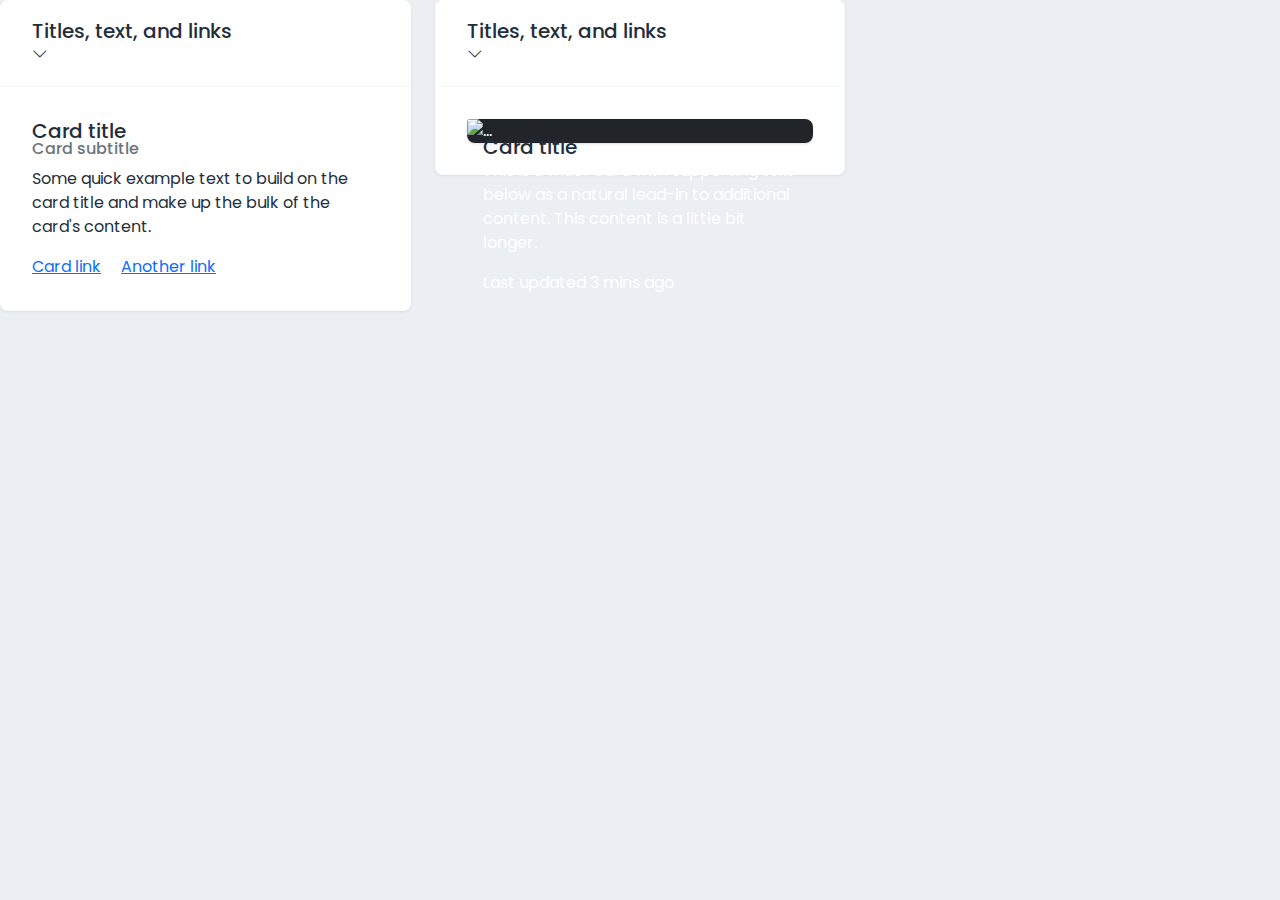
==== CR/NewProject UI-sidebar/cards.html @ b0648b05 "Add files via upload" ====
<!DOCTYPE html>
<head>

    <!-- bootstrap 5 css -->
    <link href="assets/plugins/bootstrap-5.0.2-dist/css/bootstrap.min.css" rel="stylesheet"/>

    <!-- bootstrap 5 icons -->
     
     <link rel="stylesheet" href="https://cdn.jsdelivr.net/npm/bootstrap-icons@1.10.4/font/bootstrap-icons.css">
    <link rel="stylesheet" href="assets/css/style.css" />

</head>
<body>

    <div>
        <div class="row">
            <div class="col-sm-4">
                <div class="card">
                    <div class="card-header">
                        <h3 class="card-title">Titles, text, and links </h3>
                        <span><i class="bi bi-chevron-down"  type="button" data-bs-toggle="collapse" data-bs-target="#collapseExample" aria-expanded="false" aria-controls="collapseExample"></i></span>
                    </div>
                        <div class="card-body">
                          <h5 class="card-title">Card title</h5>
                          <h6 class="card-subtitle mb-2 text-muted">Card subtitle</h6>
                          <p class="card-text">Some quick example text to build on the card title and make up the bulk of the card's content.</p>
                          <a href="#" class="card-link">Card link</a>
                          <a href="#" class="card-link">Another link</a>
                        </div>

                </div>

            </div>

            <div class="col-sm-4">
                <div class="card">
                    <div class="card-header">
                        <h3 class="card-title">Titles, text, and links </h3>
                        <span><i class="bi bi-chevron-down"  type="button" data-bs-toggle="collapse" data-bs-target="#collapseExample" aria-expanded="false" aria-controls="collapseExample"></i></span>
                    </div>
                    <div class="card-body">
                    <div class="card bg-dark text-white">
                        <img src="assets/images/1680700845mother-mary-face.svg" class="card-img" alt="...">
                        <div class="card-img-overlay">
                          <h5 class="card-title">Card title</h5>
                          <p class="card-text">This is a wider card with supporting text below as a natural lead-in to additional content. This content is a little bit longer.</p>
                          <p class="card-text">Last updated 3 mins ago</p>
                        </div>
                      </div>
                      </div>

            </div>

        </div>
    </div>






    <scripts>

        <script src="https://cdn.jsdelivr.net/npm/@popperjs/core@2.11.7/dist/umd/popper.min.js" integrity="sha384-zYPOMqeu1DAVkHiLqWBUTcbYfZ8osu1Nd6Z89ify25QV9guujx43ITvfi12/QExE" crossorigin="anonymous"></script>
        <!-- bootstrap 5 js -->
        <script src="assets/plugins/bootstrap-5.0.2-dist/js/bootstrap.min.js"></script>
    </scripts>


</body>
</html>
---- CR/NewProject UI-sidebar/assets/css/style.css ----
@import url(_variables.css);

/* fonts */
@import url('https://fonts.googleapis.com/css2?family=Poppins:wght@200;300;400;500;600;700;800&display=swap');

body{
    background-color: var(--light-color);
    font-family: 'Poppins', sans-serif;
    color: var(--dark-color);
}
/* Top Header */
.top-header{
    padding: 20px;
    background-color:var(--dark-color);    
}
.logo-image{
    height: 45px;
}
.top-header .nav-link{
    padding: 0;
    margin:0 8px;
}
.top-header .nav-link i{
    color: var(--light-color);
    font-size: 1em;
    background: rgba(255,255,255,0.1);
    border-radius: 50%;
    padding: 0;
    width: 45px;
    height: 45px;
    text-align: center;
    line-height: 45px;
    display: block;
}
.top-header .nav-link i:hover{
    background-color: var(--light-color);
    color: var(--primary-color);
}
.top-header .nav-link img{
width: 45px;
height: 45px;
border-radius: 50%;
}
.top-header .input-icon{
    display: flex;
    position: relative;

}
.top-header .input-icon-addon {
    position: absolute;
    left: 20px;
    top: 11px;
    font-size: 16px;
}

.top-header .form-control{
    border-radius: 50px;
    height: 45px;
    line-height: 45px;
    border: 1px solid #fff;
    padding-left: 50px;
}

/* Nav bar */

.navbar .nav-item .nav-link{
    padding: 15px 25px;
    font-size: 16px;
    font-weight: 400;
    position: relative;
}
.navbar .nav-item .nav-link i{
    color: var(--primary-color);
    font-size: 16px;
    margin-right: 4px
}
.navbar .nav-link.active:after, .navbar .nav-link:hover::after {
    content: '';
    position: absolute;
    width: 40%;
    height: 5px;
    background-color: var(--primary-color);
    bottom: -9px;
    left: 0;
    right: 0;
    border-radius: 14px;
    margin: 0 auto;
    text-align: center;

}
.content-section{
    padding: 60px 0;
}
.shadow{
    box-shadow: 0 1px 2px rgba(214,219,226,.5), 0 1px 2px rgba(214,219,226,.5);
}
.card{
    box-shadow: 0 1px 2px rgba(214,219,226,.5), 0 1px 2px rgba(214,219,226,.5);
    border: 0;
    border-radius: 8px;
}
.card-body{
    padding: 2em;
}
.card-header{
    border-bottom: 1px solid var(--bg-light);
    text-align: start;
    padding: 1.2em 2em;
    background-color: transparent;
}
.card-title{
    color: var(--dark-color);
    font-size: 20px;
    margin-bottom: 0;
}
.list-group-item{
    border-color: var(--border-color);
    padding: 1em 2em;
}
.list-group-item.active{
    background-color: var(--primary-color);
    border-color: var(--primary-color);
}
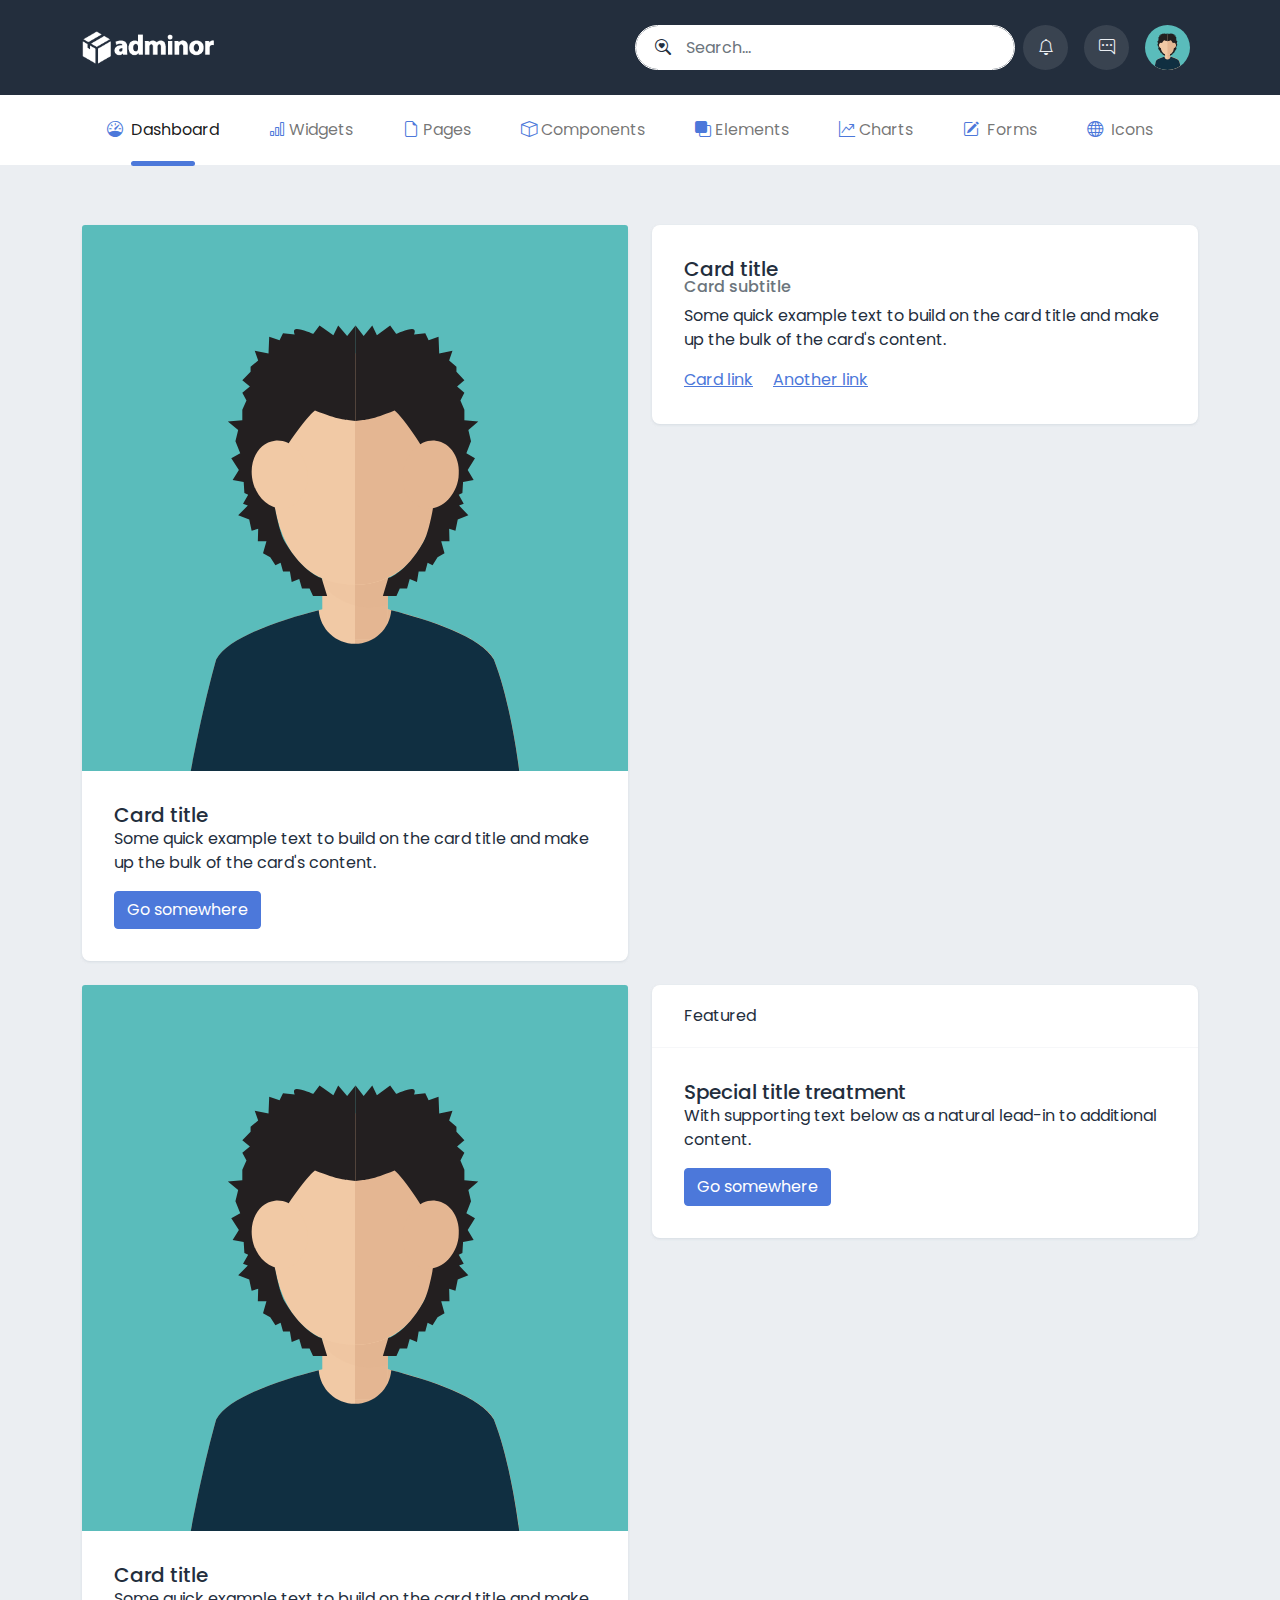
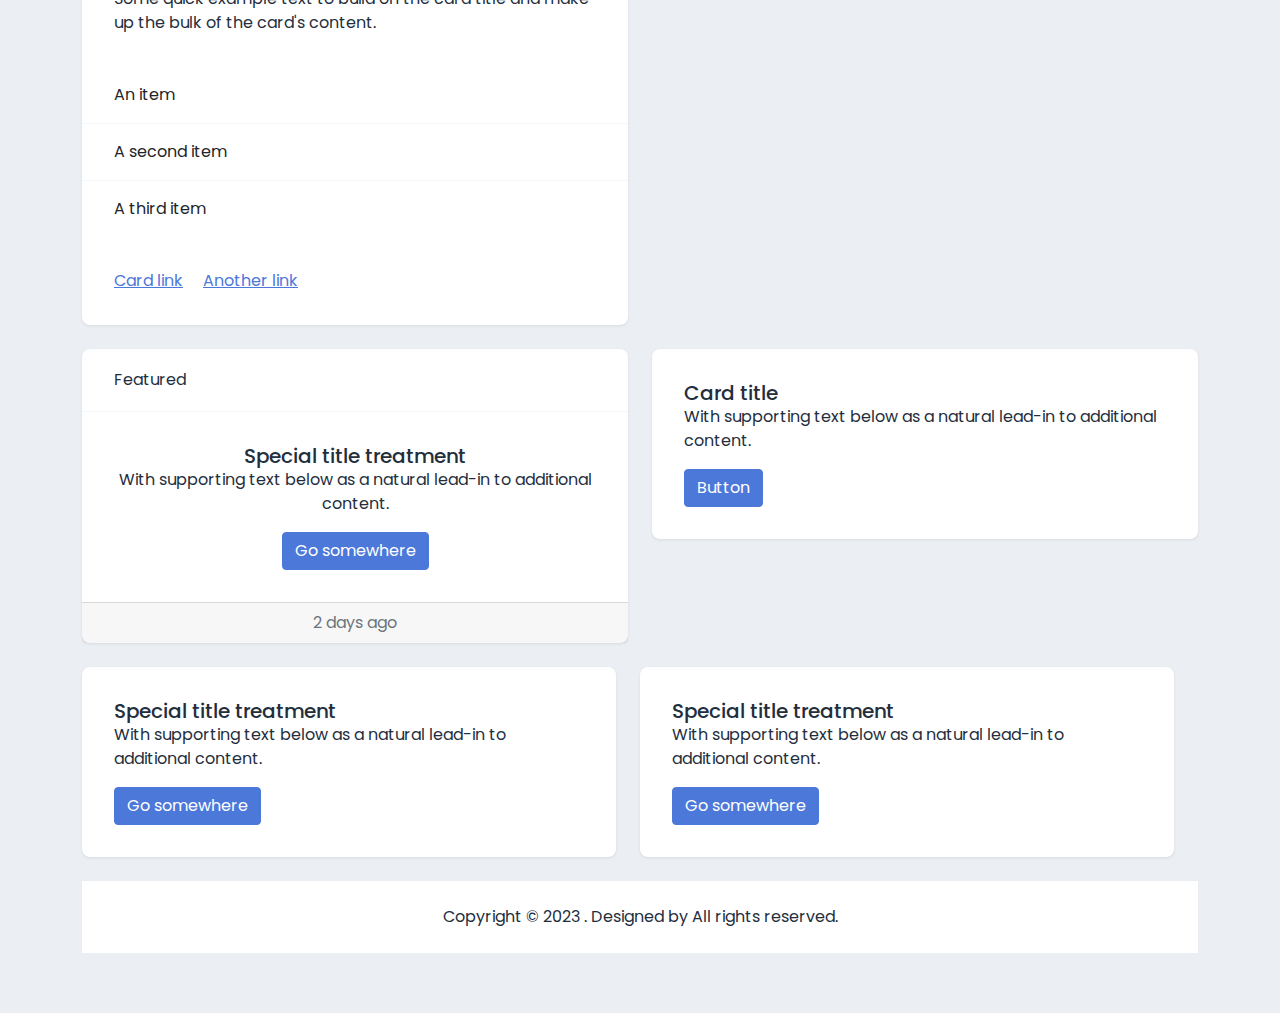
==== commit 7e415cf9: "Cards changes" ====
--- a/CR/NewProject UI-sidebar/cards.html
+++ b/CR/NewProject UI-sidebar/cards.html
@@ -1,71 +1,259 @@
 <!DOCTYPE html>
+<html>
 <head>
-
-    <!-- bootstrap 5 css -->
-    <link href="assets/plugins/bootstrap-5.0.2-dist/css/bootstrap.min.css" rel="stylesheet"/>
-
-    <!-- bootstrap 5 icons -->
-     
-     <link rel="stylesheet" href="https://cdn.jsdelivr.net/npm/bootstrap-icons@1.10.4/font/bootstrap-icons.css">
-    <link rel="stylesheet" href="assets/css/style.css" />
-
+	<!-- bootstrap 5 css -->
+	<link href="assets/plugins/bootstrap-5.0.2-dist/css/bootstrap.min.css" rel="stylesheet"><!-- bootstrap 5 icons -->
+	<link href="https://cdn.jsdelivr.net/npm/bootstrap-icons@1.10.4/font/bootstrap-icons.css" rel="stylesheet">
+	<link href="assets/css/style.css" rel="stylesheet">
+	<title></title>
 </head>
 <body>
-
-    <div>
-        <div class="row">
-            <div class="col-sm-4">
-                <div class="card">
-                    <div class="card-header">
-                        <h3 class="card-title">Titles, text, and links </h3>
-                        <span><i class="bi bi-chevron-down"  type="button" data-bs-toggle="collapse" data-bs-target="#collapseExample" aria-expanded="false" aria-controls="collapseExample"></i></span>
-                    </div>
-                        <div class="card-body">
-                          <h5 class="card-title">Card title</h5>
-                          <h6 class="card-subtitle mb-2 text-muted">Card subtitle</h6>
-                          <p class="card-text">Some quick example text to build on the card title and make up the bulk of the card's content.</p>
-                          <a href="#" class="card-link">Card link</a>
-                          <a href="#" class="card-link">Another link</a>
-                        </div>
-
-                </div>
-
+	<div>
+		<div class="top-header">
+			<div class="container">
+				<div class="d-flex align-items-center">
+					<a class="navbar-brand" href="#"><img alt="logo img" class="logo-image" src="assets/images/logo.png"></a>
+					<div class="ms-auto d-flex">
+						<button aria-controls="navbarSupportedContent" aria-expanded="false" aria-label="Toggle navigation" class="navbar-toggler ms-auto d-lg-none" data-bs-target="#navbarSupportedContent" data-bs-toggle="collapse" type="button"><i class="bi bi-list navbar-toggler-icon"></i></button>
+						<div class="search-form">
+							<form class="input-icon">
+								<div class="input-icon-addon">
+									<i class="bi bi-search-heart"></i>
+								</div><input class="form-control header-search" placeholder="Search&hellip;" tabindex="1" type="search">
+							</form>
+						</div>
+						<div class="dropdown show ms-auto">
+							<a aria-expanded="false" class="nav-link" data-bs-toggle="dropdown" href="#" role="button"><i class="bi bi-bell"></i></a>
+							<ul class="dropdown-menu">
+								<li>
+									<a class="dropdown-item" href="#">Action</a>
+								</li>
+								<li>
+									<a class="dropdown-item" href="#">Another action</a>
+								</li>
+								<li>
+									<hr class="dropdown-divider">
+								</li>
+								<li>
+									<a class="dropdown-item" href="#">Something else here</a>
+								</li>
+							</ul>
+						</div>
+						<div class="dropdown show d-flex">
+							<a aria-expanded="false" class="nav-link" data-bs-toggle="dropdown" href="#" role="button"><i class="bi bi-chat-right-dots"></i></a>
+							<ul class="dropdown-menu">
+								<li>
+									<a class="dropdown-item" href="#">2 new messages</a>
+								</li>
+								<li style="list-style: none; display: inline">
+									<hr>
+								</li>
+								<li>
+									<a class="dropdown-item" href="#">Action</a>
+								</li>
+								<li>
+									<a class="dropdown-item" href="#">Another action</a>
+								</li>
+								<li>
+									<hr class="dropdown-divider">
+								</li>
+								<li>
+									<a class="dropdown-item" href="#">Something else here</a>
+								</li>
+							</ul>
+						</div>
+						<div class="dropdown show d-flex">
+							<a aria-expanded="false" class="nav-link" data-bs-toggle="dropdown" href="#" role="button"><img alt="avatar" class="" src="assets/images/avatar.svg"></a>
+							<ul class="dropdown-menu">
+								<li>
+									<a class="dropdown-item" href="#">Action</a>
+								</li>
+								<li>
+									<a class="dropdown-item" href="#">Another action</a>
+								</li>
+								<li>
+									<hr class="dropdown-divider">
+								</li>
+								<li>
+									<a class="dropdown-item" href="#">Something else here</a>
+								</li>
+							</ul>
+						</div>
+					</div>
+				</div>
+			</div>
+		</div>
+		<nav class="navbar navbar-expand-lg navbar-light bg-white">
+			<div class="container">
+				<div class="collapse navbar-collapse" id="navbarSupportedContent">
+					<ul class="navbar-nav me-auto mb-2 mb-lg-0">
+						<li class="nav-item">
+							<a class="nav-link active" href="#"><i class="bi bi-speedometer"></i> Dashboard</a>
+						</li>
+						<li class="nav-item">
+							<a class="nav-link" href="#"><i class="bi bi-bar-chart"></i>Widgets</a>
+						</li>
+						<li class="nav-item dropdown">
+							<a aria-expanded="false" class="nav-link" data-bs-toggle="dropdown" href="#" id="navbarDropdown" role="button"><i class="bi bi-file-earmark"></i>Pages</a>
+							<ul aria-labelledby="navbarDropdown" class="dropdown-menu">
+								<li>
+									<a class="dropdown-item" href="#">Action</a>
+								</li>
+								<li>
+									<a class="dropdown-item" href="#">Another action</a>
+								</li>
+								<li>
+									<hr class="dropdown-divider">
+								</li>
+								<li>
+									<a class="dropdown-item" href="#">Something else here</a>
+								</li>
+							</ul>
+						</li>
+						<li class="nav-item">
+							<a class="nav-link" href="#"><i class="bi bi-box"></i>Components</a>
+						</li>
+						<li class="nav-item">
+							<a class="nav-link" href="#"><i class="bi bi-front"></i>Elements</a>
+						</li>
+						<li class="nav-item">
+							<a class="nav-link" href="#"><i class="bi bi-graph-up-arrow"></i>Charts</a>
+						</li>
+						<li class="nav-item dropdown">
+							<a aria-expanded="false" class="nav-link" data-bs-toggle="dropdown" href="#" id="navbarDropdown" role="button"><i class="bi bi-pencil-square"></i> Forms</a>
+							<ul aria-labelledby="navbarDropdown" class="dropdown-menu">
+								<li>
+									<a class="dropdown-item" href="#">Action</a>
+								</li>
+								<li>
+									<a class="dropdown-item" href="#">Another action</a>
+								</li>
+								<li>
+									<hr class="dropdown-divider">
+								</li>
+								<li>
+									<a class="dropdown-item" href="#">Something else here</a>
+								</li>
+							</ul>
+						</li>
+						<li class="nav-item">
+							<a class="nav-link" href="#"><i class="bi bi-globe"></i> Icons</a>
+						</li>
+					</ul>
+				</div>
+			</div>
+		</nav>
+		<div class="content-section">
+			<div class="container">
+				<div class="row">
+					<div class="col-sm-12 col-lg-6">
+						<div class="card mb-4">
+							<img alt="avatar" class="card-img-top" src="assets/images/avatar.svg">
+							<div class="card-body">
+								<h5 class="card-title">Card title</h5>
+								<p class="card-text">Some quick example text to build on the card title and make up the bulk of the card's content.</p><a class="btn btn-primary" href="#">Go somewhere</a>
+							</div>
+						</div>
+					</div>
+					<div class="col-sm-12 col-lg-6">
+						<div class="card mb-4">
+							<div class="card-body">
+								<h5 class="card-title">Card title</h5>
+								<h6 class="card-subtitle mb-2 text-muted">Card subtitle</h6>
+								<p class="card-text">Some quick example text to build on the card title and make up the bulk of the card's content.</p><a class="card-link" href="#">Card link</a> <a class="card-link" href="#">Another link</a>
+							</div>
+						</div>
+					</div>
+				</div>
+				<div class="row">
+					<div class="col-sm-12 col-lg-6">
+						<div class="card mb-4">
+							<img alt="img" class="card-img-top" src="assets/images/avatar.svg">
+							<div class="card-body">
+								<h5 class="card-title">Card title</h5>
+								<p class="card-text">Some quick example text to build on the card title and make up the bulk of the card's content.</p>
+							</div>
+							<ul class="list-group list-group-flush">
+								<li class="list-group-item">An item</li>
+								<li class="list-group-item">A second item</li>
+								<li class="list-group-item">A third item</li>
+							</ul>
+							<div class="card-body">
+								<a class="card-link" href="#">Card link</a> <a class="card-link" href="#">Another link</a>
+							</div>
+						</div>
+					</div>
+					<div class="col-sm-12 col-lg-6">
+						<div class="card mb-4">
+							<div class="card-header">
+								Featured
+							</div>
+							<div class="card-body">
+								<h5 class="card-title">Special title treatment</h5>
+								<p class="card-text">With supporting text below as a natural lead-in to additional content.</p><a class="btn btn-primary" href="#">Go somewhere</a>
+							</div>
+						</div>
+					</div>
+				</div>
+				<div class="row">
+					<div class="col-sm-12 col-lg-6">
+						<div class="card text-center mb-4">
+							<div class="card-header">
+								Featured
+							</div>
+							<div class="card-body">
+								<h5 class="card-title">Special title treatment</h5>
+								<p class="card-text">With supporting text below as a natural lead-in to additional content.</p><a class="btn btn-primary" href="#">Go somewhere</a>
+							</div>
+							<div class="card-footer text-muted">
+								2 days ago
+							</div>
+						</div>
+					</div>
+					<div class="col-sm-12 col-lg-6">
+						<div class="card mb-4">
+							<div class="card-body">
+								<h5 class="card-title">Card title</h5>
+								<p class="card-text">With supporting text below as a natural lead-in to additional content.</p><a class="btn btn-primary" href="#">Button</a>
+							</div>
+						</div>
+					</div>
+					<div class="row">
+						<div class="col-sm-6">
+							<div class="card mb-4">
+								<div class="card-body">
+									<h5 class="card-title">Special title treatment</h5>
+									<p class="card-text">With supporting text below as a natural lead-in to additional content.</p><a class="btn btn-primary" href="#">Go somewhere</a>
+								</div>
+							</div>
+						</div>
+						<div class="col-sm-6">
+							<div class="card mb-4">
+								<div class="card-body">
+									<h5 class="card-title">Special title treatment</h5>
+									<p class="card-text">With supporting text below as a natural lead-in to additional content.</p><a class="btn btn-primary" href="#">Go somewhere</a>
+								</div>
+							</div>
+						</div>
+					</div>
+				</div>
+				<footer class="text-center bg-white p-4">
+					<div class="container">
+						<div class="row">
+							<div class="col-12">
+								<p class="mb-0">Copyright © 2023 <a href="#"></a>. Designed by <a href="#"></a> All rights reserved.</p>
+							</div>
+						</div>
+					</div>
+				</footer>
             </div>
-
-            <div class="col-sm-4">
-                <div class="card">
-                    <div class="card-header">
-                        <h3 class="card-title">Titles, text, and links </h3>
-                        <span><i class="bi bi-chevron-down"  type="button" data-bs-toggle="collapse" data-bs-target="#collapseExample" aria-expanded="false" aria-controls="collapseExample"></i></span>
-                    </div>
-                    <div class="card-body">
-                    <div class="card bg-dark text-white">
-                        <img src="assets/images/1680700845mother-mary-face.svg" class="card-img" alt="...">
-                        <div class="card-img-overlay">
-                          <h5 class="card-title">Card title</h5>
-                          <p class="card-text">This is a wider card with supporting text below as a natural lead-in to additional content. This content is a little bit longer.</p>
-                          <p class="card-text">Last updated 3 mins ago</p>
-                        </div>
-                      </div>
-                      </div>
-
-            </div>
-
-        </div>
-    </div>
-
-
-
-
-
-
-    <scripts>
-
-        <script src="https://cdn.jsdelivr.net/npm/@popperjs/core@2.11.7/dist/umd/popper.min.js" integrity="sha384-zYPOMqeu1DAVkHiLqWBUTcbYfZ8osu1Nd6Z89ify25QV9guujx43ITvfi12/QExE" crossorigin="anonymous"></script>
-        <!-- bootstrap 5 js -->
-        <script src="assets/plugins/bootstrap-5.0.2-dist/js/bootstrap.min.js"></script>
-    </scripts>
-
-
+		</div>
+	</div>
+				<script src="https://cdn.jsdelivr.net/npm/@popperjs/core@2.11.7/dist/umd/popper.min.js">
+				</script> <!-- bootstrap 5 js -->
+				 
+				<script src="assets/plugins/bootstrap-5.0.2-dist/js/bootstrap.min.js">
+				</script> 
+			
 </body>
 </html>--- a/CR/NewProject UI-sidebar/assets/css/style.css
+++ b/CR/NewProject UI-sidebar/assets/css/style.css
@@ -120,4 +120,12 @@
 .list-group-item.active{
     background-color: var(--primary-color);
     border-color: var(--primary-color);
+}
+
+.btn{
+    background-color: var(--primary-color);
+    border-color: var(--primary-color);
+}
+.card-link{
+    color: var(--primary-color);
 }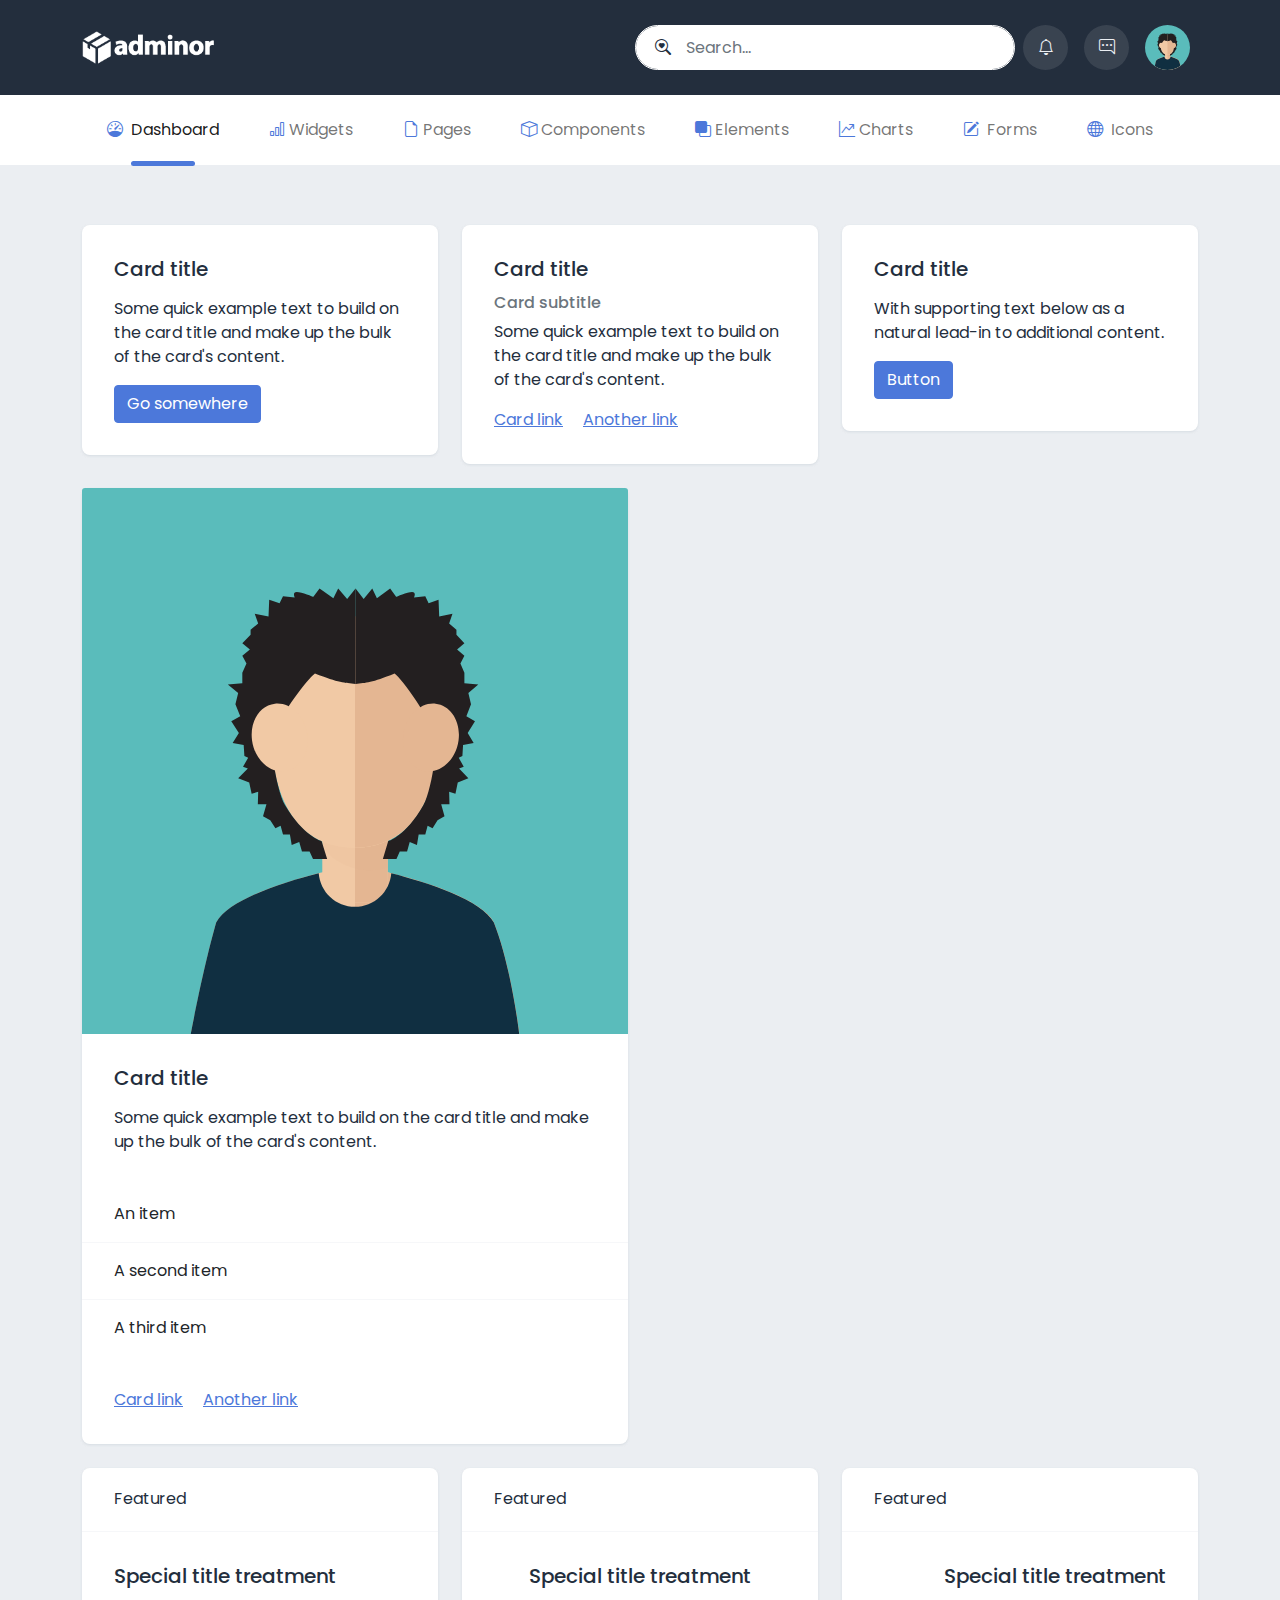
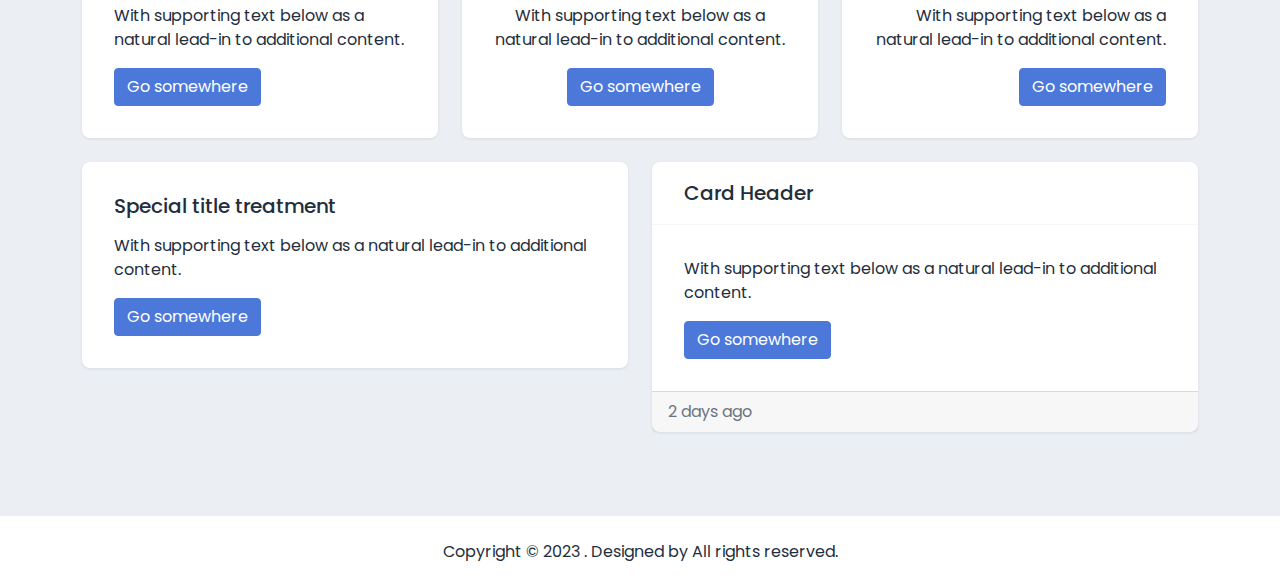
==== commit 2aba886e: "Update cards.html" ====
--- a/CR/NewProject UI-sidebar/cards.html
+++ b/CR/NewProject UI-sidebar/cards.html
@@ -146,31 +146,38 @@
 		<div class="content-section">
 			<div class="container">
 				<div class="row">
-					<div class="col-sm-12 col-lg-6">
-						<div class="card mb-4">
-							<img alt="avatar" class="card-img-top" src="assets/images/avatar.svg">
-							<div class="card-body">
-								<h5 class="card-title">Card title</h5>
+					<div class="col-sm-12 col-lg-4">
+						<div class="card mb-4">
+							<div class="card-body">
+								<h5 class="card-title mb-3">Card title</h5>
 								<p class="card-text">Some quick example text to build on the card title and make up the bulk of the card's content.</p><a class="btn btn-primary" href="#">Go somewhere</a>
 							</div>
 						</div>
 					</div>
-					<div class="col-sm-12 col-lg-6">
-						<div class="card mb-4">
-							<div class="card-body">
-								<h5 class="card-title">Card title</h5>
+					<div class="col-sm-12 col-lg-4">
+						<div class="card mb-4">
+							<div class="card-body">
+								<h5 class="card-title mb-3">Card title</h5>
 								<h6 class="card-subtitle mb-2 text-muted">Card subtitle</h6>
 								<p class="card-text">Some quick example text to build on the card title and make up the bulk of the card's content.</p><a class="card-link" href="#">Card link</a> <a class="card-link" href="#">Another link</a>
 							</div>
 						</div>
 					</div>
+					<div class="col-sm-12 col-lg-4">
+						<div class="card mb-4">
+							<div class="card-body">
+								<h5 class="card-title mb-3">Card title</h5>
+								<p class="card-text">With supporting text below as a natural lead-in to additional content.</p><a class="btn btn-primary" href="#">Button</a>
+							</div>
+						</div>
+					</div>
 				</div>
 				<div class="row">
 					<div class="col-sm-12 col-lg-6">
 						<div class="card mb-4">
 							<img alt="img" class="card-img-top" src="assets/images/avatar.svg">
 							<div class="card-body">
-								<h5 class="card-title">Card title</h5>
+								<h5 class="card-title mb-3">Card title</h5>
 								<p class="card-text">Some quick example text to build on the card title and make up the bulk of the card's content.</p>
 							</div>
 							<ul class="list-group list-group-flush">
@@ -183,26 +190,55 @@
 							</div>
 						</div>
 					</div>
-					<div class="col-sm-12 col-lg-6">
+				</div>
+				<div class="row">
+					<div class="col-sm-12 col-lg-4">
 						<div class="card mb-4">
 							<div class="card-header">
 								Featured
 							</div>
 							<div class="card-body">
-								<h5 class="card-title">Special title treatment</h5>
-								<p class="card-text">With supporting text below as a natural lead-in to additional content.</p><a class="btn btn-primary" href="#">Go somewhere</a>
-							</div>
-						</div>
-					</div>
-				</div>
-				<div class="row">
-					<div class="col-sm-12 col-lg-6">
+								<h5 class="card-title mb-3">Special title treatment</h5>
+								<p class="card-text">With supporting text below as a natural lead-in to additional content.</p><a class="btn btn-primary" href="#">Go somewhere</a>
+							</div>
+						</div>
+					</div>
+					<div class="col-sm-12 col-lg-4">
 						<div class="card text-center mb-4">
 							<div class="card-header">
 								Featured
 							</div>
 							<div class="card-body">
-								<h5 class="card-title">Special title treatment</h5>
+								<h5 class="card-title mb-3">Special title treatment</h5>
+								<p class="card-text">With supporting text below as a natural lead-in to additional content.</p><a class="btn btn-primary" href="#">Go somewhere</a>
+							</div>
+						</div>
+					</div>
+					<div class="col-sm-12 col-lg-4">
+						<div class="card text-end mb-4">
+							<div class="card-header">
+								Featured
+							</div>
+							<div class="card-body">
+								<h5 class="card-title mb-3">Special title treatment</h5>
+								<p class="card-text">With supporting text below as a natural lead-in to additional content.</p><a class="btn btn-primary" href="#">Go somewhere</a>
+							</div>
+						</div>
+					</div>
+					<div class="col-sm-6">
+						<div class="card mb-4">
+							<div class="card-body">
+								<h5 class="card-title mb-3">Special title treatment</h5>
+								<p class="card-text">With supporting text below as a natural lead-in to additional content.</p><a class="btn btn-primary" href="#">Go somewhere</a>
+							</div>
+						</div>
+					</div>
+					<div class="col-sm-6">
+						<div class="card mb-4">
+							<div class="card-header">
+								<h5 class="card-title">Card Header</h5>
+							</div>
+							<div class="card-body">
 								<p class="card-text">With supporting text below as a natural lead-in to additional content.</p><a class="btn btn-primary" href="#">Go somewhere</a>
 							</div>
 							<div class="card-footer text-muted">
@@ -210,50 +246,23 @@
 							</div>
 						</div>
 					</div>
-					<div class="col-sm-12 col-lg-6">
-						<div class="card mb-4">
-							<div class="card-body">
-								<h5 class="card-title">Card title</h5>
-								<p class="card-text">With supporting text below as a natural lead-in to additional content.</p><a class="btn btn-primary" href="#">Button</a>
-							</div>
-						</div>
-					</div>
-					<div class="row">
-						<div class="col-sm-6">
-							<div class="card mb-4">
-								<div class="card-body">
-									<h5 class="card-title">Special title treatment</h5>
-									<p class="card-text">With supporting text below as a natural lead-in to additional content.</p><a class="btn btn-primary" href="#">Go somewhere</a>
-								</div>
-							</div>
-						</div>
-						<div class="col-sm-6">
-							<div class="card mb-4">
-								<div class="card-body">
-									<h5 class="card-title">Special title treatment</h5>
-									<p class="card-text">With supporting text below as a natural lead-in to additional content.</p><a class="btn btn-primary" href="#">Go somewhere</a>
-								</div>
-							</div>
-						</div>
-					</div>
-				</div>
-				<footer class="text-center bg-white p-4">
-					<div class="container">
-						<div class="row">
-							<div class="col-12">
-								<p class="mb-0">Copyright © 2023 <a href="#"></a>. Designed by <a href="#"></a> All rights reserved.</p>
-							</div>
-						</div>
-					</div>
-				</footer>
-            </div>
+				</div>
+			</div>
 		</div>
 	</div>
-				<script src="https://cdn.jsdelivr.net/npm/@popperjs/core@2.11.7/dist/umd/popper.min.js">
-				</script> <!-- bootstrap 5 js -->
-				 
-				<script src="assets/plugins/bootstrap-5.0.2-dist/js/bootstrap.min.js">
-				</script> 
-			
+	<footer class="text-center bg-white p-4">
+		<div class="container">
+			<div class="row">
+				<div class="col-12">
+					<p class="mb-0">Copyright © 2023 <a href="#"></a>. Designed by <a href="#"></a> All rights reserved.</p>
+				</div>
+			</div>
+		</div>
+	</footer>
+	<script src="https://cdn.jsdelivr.net/npm/@popperjs/core@2.11.7/dist/umd/popper.min.js">
+	</script> <!-- bootstrap 5 js -->
+	 
+	<script src="assets/plugins/bootstrap-5.0.2-dist/js/bootstrap.min.js">
+	</script>
 </body>
 </html>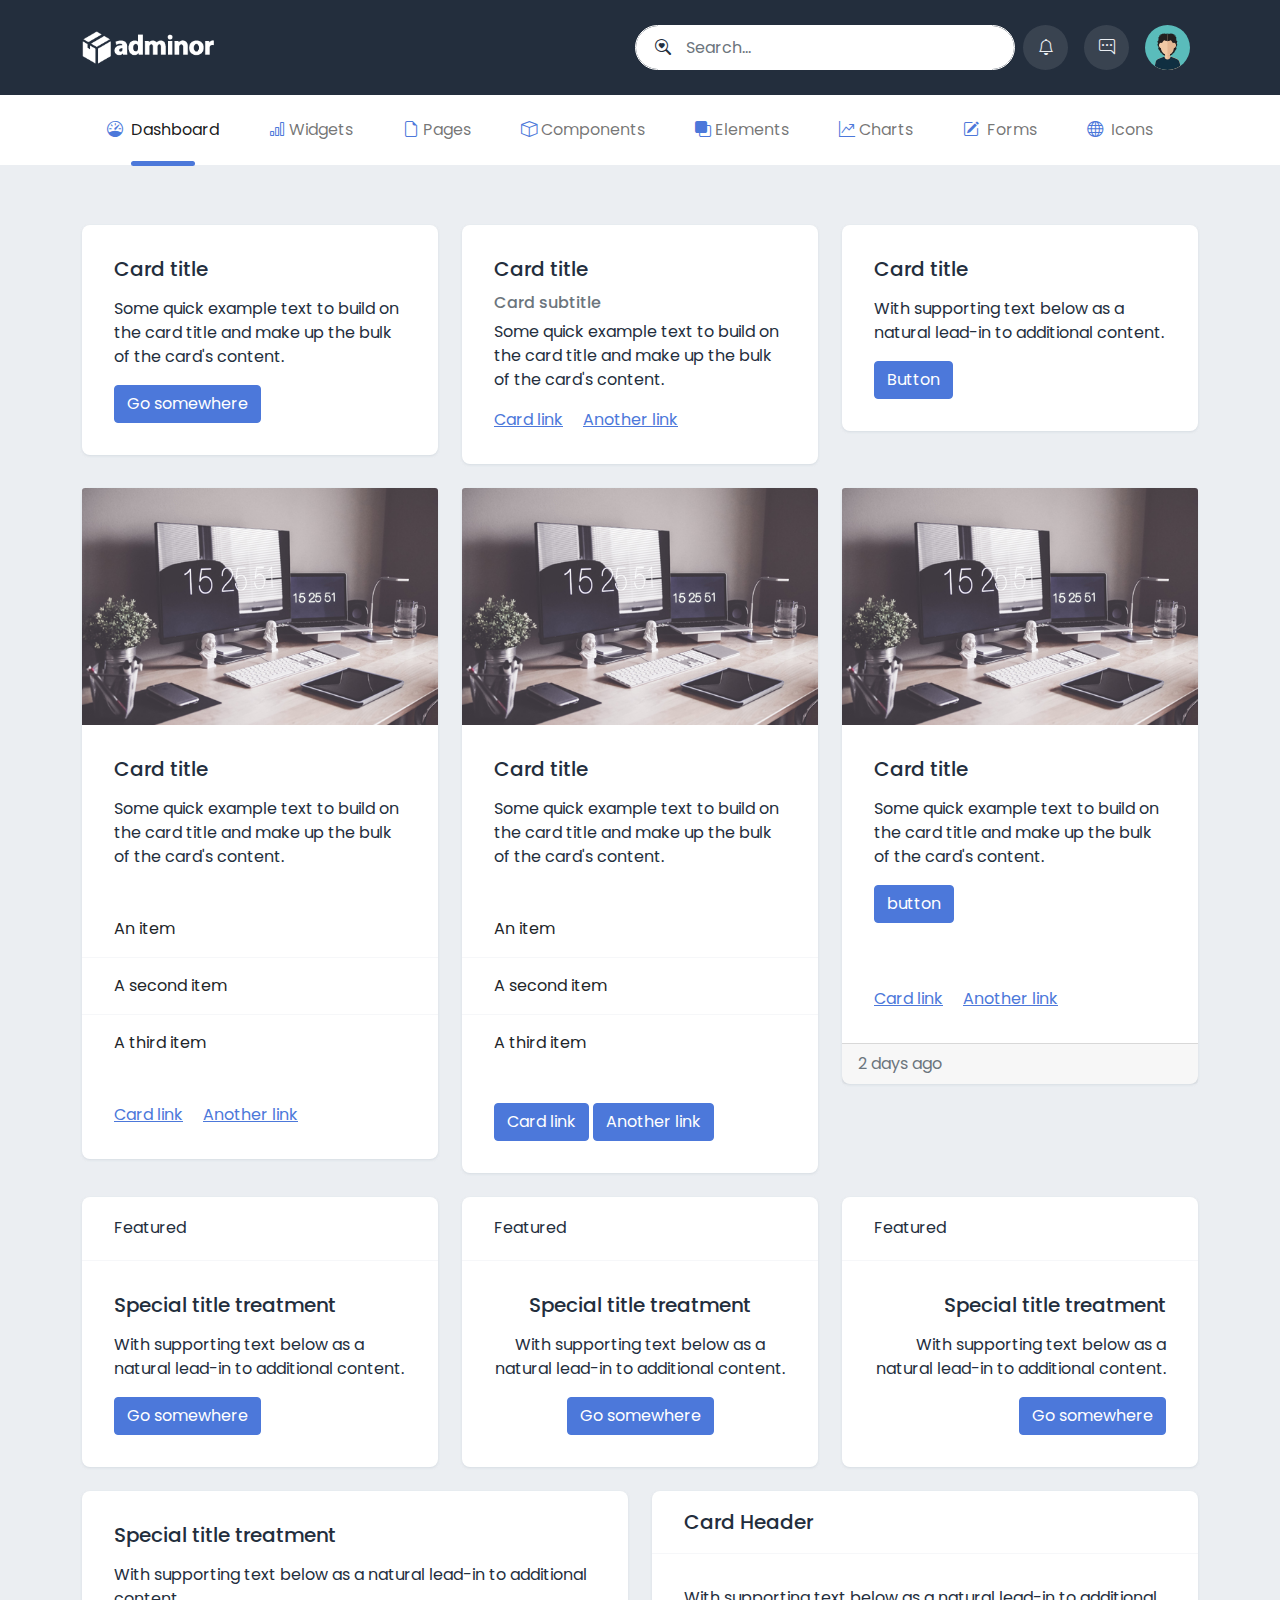
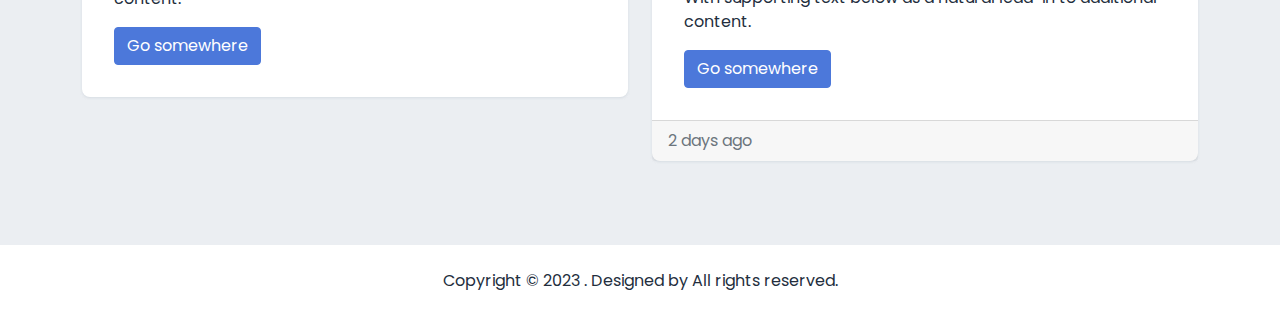
==== commit ba43eaf9: "images" ====
--- a/CR/NewProject UI-sidebar/cards.html
+++ b/CR/NewProject UI-sidebar/cards.html
@@ -173,9 +173,9 @@
 					</div>
 				</div>
 				<div class="row">
-					<div class="col-sm-12 col-lg-6">
-						<div class="card mb-4">
-							<img alt="img" class="card-img-top" src="assets/images/avatar.svg">
+					<div class="col-sm-12 col-lg-4">
+						<div class="card mb-4">
+							<img alt="img" class="card-img-top" src="assets/images/photos/10.jpg">
 							<div class="card-body">
 								<h5 class="card-title mb-3">Card title</h5>
 								<p class="card-text">Some quick example text to build on the card title and make up the bulk of the card's content.</p>
@@ -190,7 +190,43 @@
 							</div>
 						</div>
 					</div>
-				</div>
+					<div class="col-sm-12 col-lg-4">
+						<div class="card mb-4">
+							<img alt="img" class="card-img-top" src="assets/images/photos/10.jpg">
+							<div class="card-body">
+								<h5 class="card-title mb-3">Card title</h5>
+								<p class="card-text">Some quick example text to build on the card title and make up the bulk of the card's content.</p>
+							</div>
+							<ul class="list-group list-group-flush">
+								<li class="list-group-item">An item</li>
+								<li class="list-group-item">A second item</li>
+								<li class="list-group-item">A third item</li>
+							</ul>
+							<div class="card-body">
+								<a class="btn btn-primary" href="#">Card link</a> <a class="btn btn-primary" href="#">Another link</a>
+							</div>
+							</div>
+						</div>
+					
+					<div class="col-sm-12 col-lg-4">
+						<div class="card mb-4">
+							<img alt="img" class="card-img-top" src="assets/images/photos/10.jpg">
+							<div class="card-body">
+								<h5 class="card-title mb-3">Card title</h5>
+								<p class="card-text">Some quick example text to build on the card title and make up the bulk of the card's content.</p>
+								<a class="btn btn-primary" href="#">button</a>
+							    
+							</div>
+							<div class="card-body">
+								<a class="card-link" href="#">Card link</a> <a class="card-link" href="#">Another link</a>
+							</div>
+							<div class="card-footer text-muted">
+								2 days ago
+							</div>
+						</div>
+					</div>
+				</div>
+				
 				<div class="row">
 					<div class="col-sm-12 col-lg-4">
 						<div class="card mb-4">
